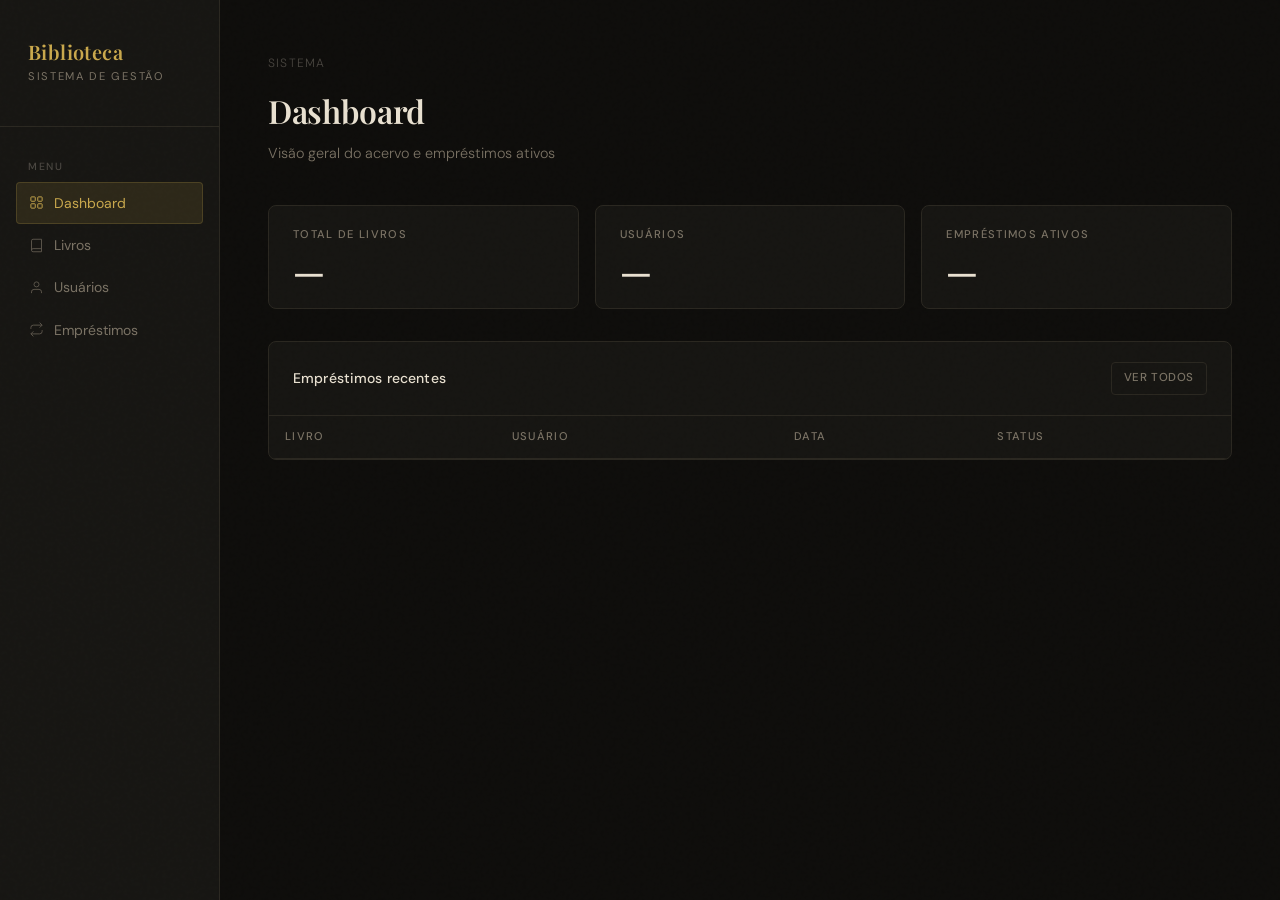
==== index.html @ 4e4b6eb3 "add frontend" ====
<!DOCTYPE html>
<html lang="pt-BR">
<head>
  <meta charset="UTF-8">
  <meta name="viewport" content="width=device-width, initial-scale=1.0">
  <title>Biblioteca — Dashboard</title>
  <link rel="stylesheet" href="css/style.css">
</head>
<body>

<nav class="sidebar">
  <div class="sidebar-logo">
    <h1>Biblioteca</h1>
    <span>Sistema de Gestão</span>
  </div>
  <div class="nav-section">
    <p class="nav-label">Menu</p>
    <a href="index.html" class="nav-link active">
      <svg width="15" height="15" fill="none" stroke="currentColor" stroke-width="1.5" viewBox="0 0 24 24"><rect x="3" y="3" width="7" height="7" rx="1"/><rect x="14" y="3" width="7" height="7" rx="1"/><rect x="3" y="14" width="7" height="7" rx="1"/><rect x="14" y="14" width="7" height="7" rx="1"/></svg>
      <span>Dashboard</span>
    </a>
    <a href="livros.html" class="nav-link">
      <svg width="15" height="15" fill="none" stroke="currentColor" stroke-width="1.5" viewBox="0 0 24 24"><path d="M4 19.5A2.5 2.5 0 0 1 6.5 17H20"/><path d="M6.5 2H20v20H6.5A2.5 2.5 0 0 1 4 19.5v-15A2.5 2.5 0 0 1 6.5 2z"/></svg>
      <span>Livros</span>
    </a>
    <a href="usuarios.html" class="nav-link">
      <svg width="15" height="15" fill="none" stroke="currentColor" stroke-width="1.5" viewBox="0 0 24 24"><path d="M20 21v-2a4 4 0 0 0-4-4H8a4 4 0 0 0-4 4v2"/><circle cx="12" cy="7" r="4"/></svg>
      <span>Usuários</span>
    </a>
    <a href="emprestimos.html" class="nav-link">
      <svg width="15" height="15" fill="none" stroke="currentColor" stroke-width="1.5" viewBox="0 0 24 24"><polyline points="17 1 21 5 17 9"/><path d="M3 11V9a4 4 0 0 1 4-4h14"/><polyline points="7 23 3 19 7 15"/><path d="M21 13v2a4 4 0 0 1-4 4H3"/></svg>
      <span>Empréstimos</span>
    </a>
  </div>
</nav>

<main class="main">
  <div class="page-header fade-in">
    <p class="breadcrumb">Sistema</p>
    <h2>Dashboard</h2>
    <p>Visão geral do acervo e empréstimos ativos</p>
  </div>
  <div class="content fade-in">
    <div class="stats-row" id="stats">
      <div class="stat-card"><p class="stat-label">Total de Livros</p><p class="stat-value" id="s-livros">—</p></div>
      <div class="stat-card"><p class="stat-label">Usuários</p><p class="stat-value" id="s-usuarios">—</p></div>
      <div class="stat-card"><p class="stat-label">Empréstimos Ativos</p><p class="stat-value" id="s-emp">—</p></div>
    </div>

    <div class="card">
      <div class="card-header">
        <h3>Empréstimos recentes</h3>
        <a href="emprestimos.html" class="btn btn-ghost btn-sm">Ver todos</a>
      </div>
      <div class="table-wrap">
        <table>
          <thead><tr><th>Livro</th><th>Usuário</th><th>Data</th><th>Status</th></tr></thead>
          <tbody id="emp-tbody"></tbody>
        </table>
      </div>
    </div>
  </div>
</main>

<div id="toast-container"></div>

<script type="module">
import { listarLivros, listarUsuarios, listarEmprestimos } from "./js/api.js";
import { fmtDate } from "./js/utils.js";

async function load() {
  const [livros, usuarios, emprestimos] = await Promise.all([listarLivros(), listarUsuarios(), listarEmprestimos()]);
  document.getElementById("s-livros").textContent = livros.length;
  document.getElementById("s-usuarios").textContent = usuarios.length;
  document.getElementById("s-emp").textContent = emprestimos.filter(e => e.ativo).length;

  const tbody = document.getElementById("emp-tbody");
  const recentes = [...emprestimos].slice(0, 8);
  if (!recentes.length) {
    tbody.innerHTML = `<tr><td colspan="4"><div class="empty-state"><div class="empty-icon">🔄</div><p>Nenhum empréstimo ainda</p></div></td></tr>`;
    return;
  }
  tbody.innerHTML = recentes.map(e => `
    <tr>
      <td><strong>${e.tituloLivro ?? "—"}</strong></td>
      <td>${e.nomeUsuario ?? "—"}</td>
      <td>${fmtDate(e.dataEmprestimo)}</td>
      <td><span class="badge ${e.ativo ? "badge-active" : "badge-available"}"><span class="badge-dot"></span>${e.ativo ? "Em andamento" : "Devolvido"}</span></td>
    </tr>
  `).join("");
}
load();
</script>
</body>
</html>
---- css/style.css ----
@import url('https://fonts.googleapis.com/css2?family=Playfair+Display:ital,wght@0,400;0,600;0,700;1,400&family=DM+Sans:wght@300;400;500&display=swap');

:root {
  --bg: #0e0d0b;
  --surface: #161512;
  --surface-2: #1e1c18;
  --border: #2a2720;
  --border-light: #332f28;
  --gold: #c9a84c;
  --gold-dim: #8a6f2e;
  --gold-glow: rgba(201, 168, 76, 0.12);
  --text: #e8e0d0;
  --text-muted: #7a7264;
  --text-dim: #4a4640;
  --green: #4a7c59;
  --green-bg: rgba(74, 124, 89, 0.12);
  --red: #8b3a3a;
  --red-bg: rgba(139, 58, 58, 0.12);
  --radius: 4px;
  --radius-lg: 8px;
  --transition: 200ms cubic-bezier(0.4, 0, 0.2, 1);
}

*, *::before, *::after { box-sizing: border-box; margin: 0; padding: 0; }

html { scroll-behavior: smooth; }

body {
  background: var(--bg);
  color: var(--text);
  font-family: 'DM Sans', sans-serif;
  font-weight: 300;
  min-height: 100vh;
  line-height: 1.6;
  -webkit-font-smoothing: antialiased;
}

/* ─── NOISE TEXTURE OVERLAY ─── */
body::before {
  content: '';
  position: fixed;
  inset: 0;
  background-image: url("data:image/svg+xml,%3Csvg viewBox='0 0 256 256' xmlns='http://www.w3.org/2000/svg'%3E%3Cfilter id='noise'%3E%3CfeTurbulence type='fractalNoise' baseFrequency='0.9' numOctaves='4' stitchTiles='stitch'/%3E%3C/filter%3E%3Crect width='100%25' height='100%25' filter='url(%23noise)' opacity='0.04'/%3E%3C/svg%3E");
  pointer-events: none;
  z-index: 999;
  opacity: 0.4;
}

/* ─── SIDEBAR NAV ─── */
.sidebar {
  position: fixed;
  left: 0; top: 0; bottom: 0;
  width: 220px;
  background: var(--surface);
  border-right: 1px solid var(--border);
  display: flex;
  flex-direction: column;
  padding: 40px 0;
  z-index: 100;
}

.sidebar-logo {
  padding: 0 28px 40px;
  border-bottom: 1px solid var(--border);
  margin-bottom: 32px;
}

.sidebar-logo h1 {
  font-family: 'Playfair Display', serif;
  font-size: 1.25rem;
  font-weight: 600;
  color: var(--gold);
  letter-spacing: 0.02em;
  line-height: 1.2;
}

.sidebar-logo span {
  display: block;
  font-size: 0.7rem;
  color: var(--text-muted);
  text-transform: uppercase;
  letter-spacing: 0.15em;
  margin-top: 4px;
  font-weight: 400;
}

.nav-section {
  padding: 0 16px;
  margin-bottom: 8px;
}

.nav-label {
  font-size: 0.65rem;
  text-transform: uppercase;
  letter-spacing: 0.15em;
  color: var(--text-dim);
  padding: 0 12px;
  margin-bottom: 6px;
  font-weight: 500;
}

.nav-link {
  display: flex;
  align-items: center;
  gap: 10px;
  padding: 9px 12px;
  border-radius: var(--radius);
  color: var(--text-muted);
  text-decoration: none;
  font-size: 0.875rem;
  font-weight: 400;
  transition: all var(--transition);
  border: 1px solid transparent;
}

.nav-link:hover {
  color: var(--text);
  background: var(--surface-2);
}

.nav-link.active {
  color: var(--gold);
  background: var(--gold-glow);
  border-color: rgba(201, 168, 76, 0.2);
}

.nav-link svg { opacity: 0.7; flex-shrink: 0; }
.nav-link.active svg { opacity: 1; }

/* ─── MAIN LAYOUT ─── */
.main {
  margin-left: 220px;
  min-height: 100vh;
  display: flex;
  flex-direction: column;
}

/* ─── PAGE HEADER ─── */
.page-header {
  padding: 48px 48px 0;
  margin-bottom: 40px;
}

.page-header .breadcrumb {
  font-size: 0.75rem;
  color: var(--text-dim);
  text-transform: uppercase;
  letter-spacing: 0.1em;
  margin-bottom: 12px;
}

.page-header h2 {
  font-family: 'Playfair Display', serif;
  font-size: 2rem;
  font-weight: 600;
  color: var(--text);
  letter-spacing: -0.01em;
}

.page-header p {
  color: var(--text-muted);
  font-size: 0.9rem;
  margin-top: 6px;
}

/* ─── CONTENT AREA ─── */
.content {
  padding: 0 48px 48px;
  flex: 1;
}

/* ─── CARDS ─── */
.card {
  background: var(--surface);
  border: 1px solid var(--border);
  border-radius: var(--radius-lg);
  overflow: hidden;
  transition: border-color var(--transition);
}

.card:hover { border-color: var(--border-light); }

.card-header {
  padding: 20px 24px;
  border-bottom: 1px solid var(--border);
  display: flex;
  align-items: center;
  justify-content: space-between;
  gap: 16px;
}

.card-header h3 {
  font-size: 0.875rem;
  font-weight: 500;
  color: var(--text);
  letter-spacing: 0.01em;
}

.card-body { padding: 24px; }

/* ─── STATS ROW ─── */
.stats-row {
  display: grid;
  grid-template-columns: repeat(3, 1fr);
  gap: 16px;
  margin-bottom: 32px;
}

.stat-card {
  background: var(--surface);
  border: 1px solid var(--border);
  border-radius: var(--radius-lg);
  padding: 20px 24px;
  position: relative;
  overflow: hidden;
  transition: border-color var(--transition), transform var(--transition);
}

.stat-card::after {
  content: '';
  position: absolute;
  bottom: 0; left: 0; right: 0;
  height: 2px;
  background: linear-gradient(90deg, var(--gold), transparent);
  opacity: 0;
  transition: opacity var(--transition);
}

.stat-card:hover { border-color: var(--border-light); transform: translateY(-1px); }
.stat-card:hover::after { opacity: 1; }

.stat-label {
  font-size: 0.7rem;
  text-transform: uppercase;
  letter-spacing: 0.12em;
  color: var(--text-muted);
  margin-bottom: 8px;
  font-weight: 500;
}

.stat-value {
  font-family: 'Playfair Display', serif;
  font-size: 2.25rem;
  font-weight: 600;
  color: var(--text);
  line-height: 1;
  transition: color var(--transition);
}

.stat-card:hover .stat-value { color: var(--gold); }

/* ─── TABLE ─── */
.table-wrap { overflow-x: auto; }

table {
  width: 100%;
  border-collapse: collapse;
  font-size: 0.875rem;
}

thead th {
  padding: 12px 16px;
  text-align: left;
  font-size: 0.7rem;
  text-transform: uppercase;
  letter-spacing: 0.12em;
  color: var(--text-muted);
  font-weight: 500;
  border-bottom: 1px solid var(--border);
}

tbody tr {
  border-bottom: 1px solid var(--border);
  transition: background var(--transition);
  animation: fadeInRow 0.3s ease both;
}

tbody tr:last-child { border-bottom: none; }
tbody tr:hover { background: var(--surface-2); }

td {
  padding: 14px 16px;
  color: var(--text);
  vertical-align: middle;
}

td .subtitle {
  font-size: 0.75rem;
  color: var(--text-muted);
  margin-top: 2px;
}

/* ─── BADGE ─── */
.badge {
  display: inline-flex;
  align-items: center;
  gap: 5px;
  padding: 3px 10px;
  border-radius: 100px;
  font-size: 0.7rem;
  font-weight: 500;
  letter-spacing: 0.05em;
  text-transform: uppercase;
}

.badge-available {
  background: var(--green-bg);
  color: #6aab7e;
  border: 1px solid rgba(74, 124, 89, 0.3);
}

.badge-borrowed {
  background: var(--red-bg);
  color: #b06060;
  border: 1px solid rgba(139, 58, 58, 0.3);
}

.badge-active {
  background: rgba(201, 168, 76, 0.1);
  color: var(--gold);
  border: 1px solid rgba(201, 168, 76, 0.25);
}

.badge-dot {
  width: 5px; height: 5px;
  border-radius: 50%;
  background: currentColor;
}

/* ─── FORMS ─── */
.form-grid {
  display: grid;
  gap: 16px;
}

.form-grid-2 { grid-template-columns: 1fr 1fr; }

.field { display: flex; flex-direction: column; gap: 6px; }

label {
  font-size: 0.75rem;
  text-transform: uppercase;
  letter-spacing: 0.1em;
  color: var(--text-muted);
  font-weight: 500;
}

input, select {
  background: var(--bg);
  border: 1px solid var(--border);
  border-radius: var(--radius);
  color: var(--text);
  font-family: 'DM Sans', sans-serif;
  font-size: 0.875rem;
  font-weight: 300;
  padding: 10px 14px;
  outline: none;
  transition: border-color var(--transition), box-shadow var(--transition);
  width: 100%;
}

input::placeholder { color: var(--text-dim); }

input:focus, select:focus {
  border-color: var(--gold-dim);
  box-shadow: 0 0 0 3px var(--gold-glow);
}

select option { background: var(--surface); }

/* ─── BUTTONS ─── */
.btn {
  display: inline-flex;
  align-items: center;
  gap: 8px;
  padding: 9px 18px;
  border-radius: var(--radius);
  font-family: 'DM Sans', sans-serif;
  font-size: 0.8rem;
  font-weight: 500;
  letter-spacing: 0.05em;
  text-transform: uppercase;
  cursor: pointer;
  border: 1px solid transparent;
  transition: all var(--transition);
  text-decoration: none;
}

.btn-primary {
  background: var(--gold);
  color: #0e0d0b;
  border-color: var(--gold);
}

.btn-primary:hover {
  background: #d4b35e;
  box-shadow: 0 4px 16px rgba(201, 168, 76, 0.3);
  transform: translateY(-1px);
}

.btn-primary:active { transform: translateY(0); }

.btn-ghost {
  background: transparent;
  color: var(--text-muted);
  border-color: var(--border);
}

.btn-ghost:hover {
  color: var(--text);
  background: var(--surface-2);
  border-color: var(--border-light);
}

.btn-danger {
  background: transparent;
  color: #b06060;
  border-color: rgba(139, 58, 58, 0.3);
}

.btn-danger:hover {
  background: var(--red-bg);
  border-color: rgba(139, 58, 58, 0.5);
}

.btn-sm { padding: 6px 12px; font-size: 0.72rem; }

/* ─── TOAST ─── */
#toast-container {
  position: fixed;
  top: 24px;
  right: 24px;
  z-index: 9999;
  display: flex;
  flex-direction: column;
  gap: 8px;
  pointer-events: none;
}

.toast {
  background: var(--surface-2);
  border: 1px solid var(--border-light);
  border-radius: var(--radius-lg);
  padding: 12px 16px;
  font-size: 0.85rem;
  color: var(--text);
  display: flex;
  align-items: center;
  gap: 10px;
  min-width: 280px;
  box-shadow: 0 8px 32px rgba(0,0,0,0.4);
  animation: slideIn 0.25s cubic-bezier(0.4, 0, 0.2, 1) both;
  pointer-events: all;
}

.toast-success { border-left: 3px solid #4a7c59; }
.toast-error { border-left: 3px solid #8b3a3a; }
.toast-icon { font-size: 1rem; }

/* ─── EMPTY STATE ─── */
.empty-state {
  text-align: center;
  padding: 60px 24px;
  color: var(--text-muted);
}

.empty-icon {
  font-size: 2.5rem;
  margin-bottom: 16px;
  opacity: 0.4;
}

.empty-state p { font-size: 0.875rem; }

/* ─── LOADING SKELETON ─── */
.skeleton {
  background: linear-gradient(90deg, var(--surface-2) 25%, var(--border) 50%, var(--surface-2) 75%);
  background-size: 200% 100%;
  animation: shimmer 1.5s infinite;
  border-radius: var(--radius);
  height: 16px;
}

/* ─── DIVIDER ─── */
.divider {
  height: 1px;
  background: var(--border);
  margin: 24px 0;
}

/* ─── PAGE LAYOUT HELPER ─── */
.two-col { display: grid; grid-template-columns: 1fr 380px; gap: 24px; align-items: start; }
.full-col { display: grid; gap: 24px; }

/* ─── ANIMATIONS ─── */
@keyframes fadeInRow {
  from { opacity: 0; transform: translateY(4px); }
  to { opacity: 1; transform: translateY(0); }
}

@keyframes slideIn {
  from { opacity: 0; transform: translateX(16px); }
  to { opacity: 1; transform: translateX(0); }
}

@keyframes shimmer {
  to { background-position: -200% 0; }
}

@keyframes fadeIn {
  from { opacity: 0; transform: translateY(8px); }
  to { opacity: 1; transform: translateY(0); }
}

.fade-in { animation: fadeIn 0.4s ease both; }

/* ─── RESPONSIVE ─── */
@media (max-width: 900px) {
  .sidebar { width: 60px; padding: 20px 0; }
  .sidebar-logo, .nav-label { display: none; }
  .nav-link span { display: none; }
  .nav-link { justify-content: center; padding: 10px; }
  .main { margin-left: 60px; }
  .page-header, .content { padding-left: 24px; padding-right: 24px; }
  .two-col { grid-template-columns: 1fr; }
  .form-grid-2 { grid-template-columns: 1fr; }
  .stats-row { grid-template-columns: 1fr; }
}
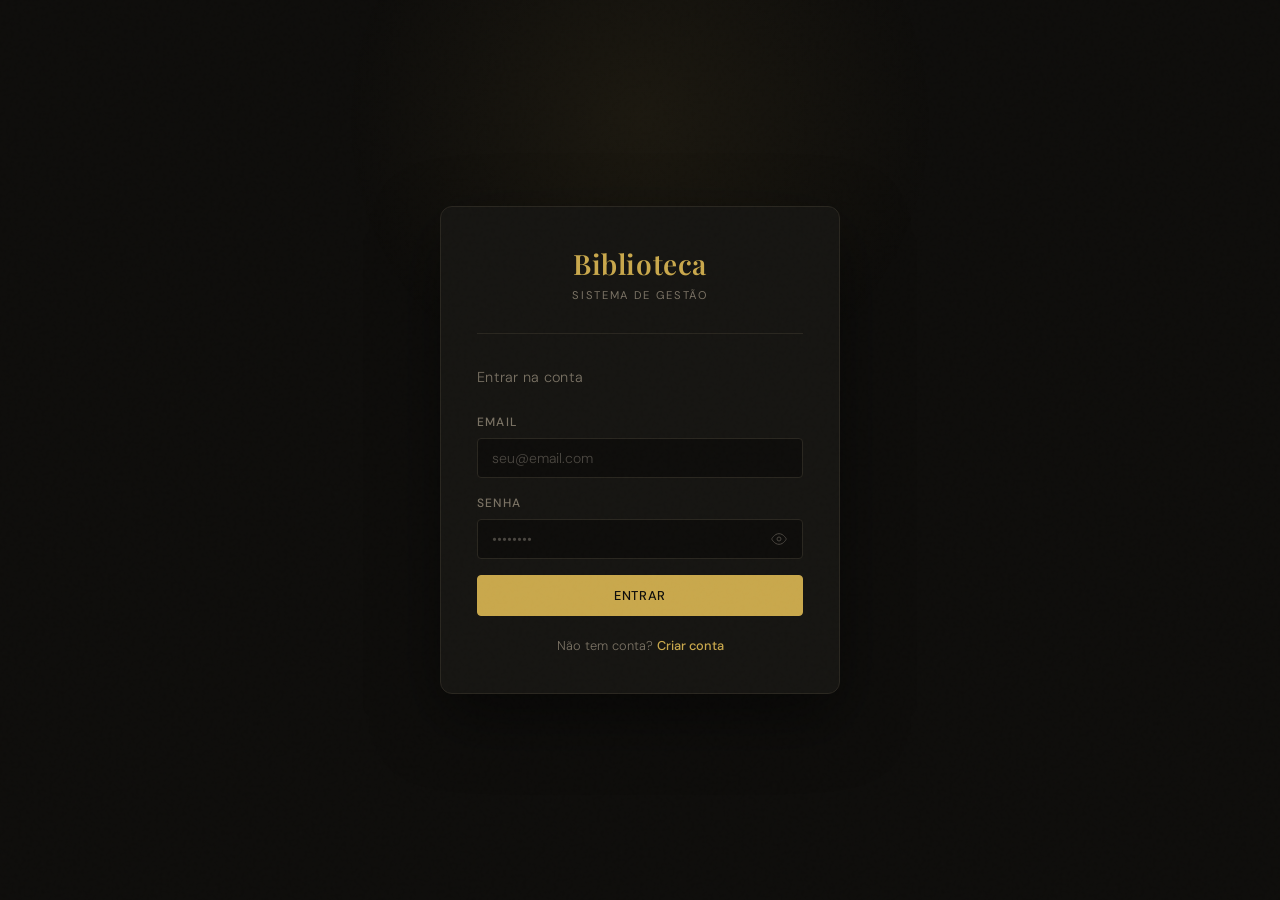
==== commit 987230b6: "feat: add login screen with API authentication integration" ====
--- a/index.html
+++ b/index.html
@@ -66,10 +66,14 @@
 
 <script type="module">
 import { listarLivros, listarUsuarios, listarEmprestimos } from "./js/api.js";
-import { fmtDate } from "./js/utils.js";
+import { fmtDate, initPage } from "./js/utils.js";
+
+initPage(); // guard + nav ativa + botão logout
 
 async function load() {
-  const [livros, usuarios, emprestimos] = await Promise.all([listarLivros(), listarUsuarios(), listarEmprestimos()]);
+  const [livros, usuarios, emprestimos] = await Promise.all([
+    listarLivros(), listarUsuarios(), listarEmprestimos()
+  ]);
   document.getElementById("s-livros").textContent = livros.length;
   document.getElementById("s-usuarios").textContent = usuarios.length;
   document.getElementById("s-emp").textContent = emprestimos.filter(e => e.ativo).length;
--- a/css/style.css
+++ b/css/style.css
@@ -127,6 +127,34 @@
 .nav-link svg { opacity: 0.7; flex-shrink: 0; }
 .nav-link.active svg { opacity: 1; }
 
+/* ─── SIDEBAR LOGOUT BUTTON ─── */
+.sidebar-logout {
+  display: flex;
+  align-items: center;
+  gap: 10px;
+  margin: auto 16px 0;
+  padding: 9px 12px;
+  border-radius: var(--radius);
+  color: var(--text-muted);
+  font-family: 'DM Sans', sans-serif;
+  font-size: 0.875rem;
+  font-weight: 400;
+  background: transparent;
+  border: 1px solid transparent;
+  cursor: pointer;
+  transition: all var(--transition);
+  width: calc(100% - 32px);
+}
+
+.sidebar-logout:hover {
+  color: #b06060;
+  background: var(--red-bg);
+  border-color: rgba(139, 58, 58, 0.2);
+}
+
+.sidebar-logout svg { opacity: 0.7; flex-shrink: 0; }
+.sidebar-logout:hover svg { opacity: 1; }
+
 /* ─── MAIN LAYOUT ─── */
 .main {
   margin-left: 220px;
@@ -400,6 +428,13 @@
 
 .btn-primary:active { transform: translateY(0); }
 
+.btn-primary:disabled {
+  opacity: 0.6;
+  cursor: not-allowed;
+  transform: none;
+  box-shadow: none;
+}
+
 .btn-ghost {
   background: transparent;
   color: var(--text-muted);
@@ -424,6 +459,8 @@
 }
 
 .btn-sm { padding: 6px 12px; font-size: 0.72rem; }
+
+.btn-full { width: 100%; justify-content: center; padding: 11px 18px; }
 
 /* ─── TOAST ─── */
 #toast-container {
@@ -512,6 +549,10 @@
   to { opacity: 1; transform: translateY(0); }
 }
 
+@keyframes spin {
+  to { transform: rotate(360deg); }
+}
+
 .fade-in { animation: fadeIn 0.4s ease both; }
 
 /* ─── RESPONSIVE ─── */
@@ -520,9 +561,161 @@
   .sidebar-logo, .nav-label { display: none; }
   .nav-link span { display: none; }
   .nav-link { justify-content: center; padding: 10px; }
+  .sidebar-logout span { display: none; }
+  .sidebar-logout { justify-content: center; padding: 10px; margin: auto 8px 0; width: calc(100% - 16px); }
   .main { margin-left: 60px; }
   .page-header, .content { padding-left: 24px; padding-right: 24px; }
   .two-col { grid-template-columns: 1fr; }
   .form-grid-2 { grid-template-columns: 1fr; }
   .stats-row { grid-template-columns: 1fr; }
+}
+
+/* ═══════════════════════════════════════════════════════
+   AUTH STYLES — login.html / tela de entrada
+   ═══════════════════════════════════════════════════════ */
+
+.auth-body {
+  display: flex;
+  align-items: center;
+  justify-content: center;
+  min-height: 100vh;
+  padding: 24px;
+}
+
+/* Glow de fundo decorativo */
+.auth-bg {
+  position: fixed;
+  inset: 0;
+  pointer-events: none;
+  z-index: 0;
+}
+
+.auth-bg-glow {
+  position: absolute;
+  top: -20%;
+  left: 50%;
+  transform: translateX(-50%);
+  width: 600px;
+  height: 600px;
+  background: radial-gradient(ellipse at center, rgba(201, 168, 76, 0.07) 0%, transparent 70%);
+  border-radius: 50%;
+}
+
+.auth-container {
+  position: relative;
+  z-index: 1;
+  width: 100%;
+  max-width: 400px;
+}
+
+.auth-card {
+  background: var(--surface);
+  border: 1px solid var(--border);
+  border-radius: 12px;
+  padding: 40px 36px 36px;
+  box-shadow: 0 24px 64px rgba(0, 0, 0, 0.5);
+}
+
+.auth-header {
+  text-align: center;
+  margin-bottom: 32px;
+  padding-bottom: 28px;
+  border-bottom: 1px solid var(--border);
+}
+
+.auth-logo {
+  font-family: 'Playfair Display', serif;
+  font-size: 1.75rem;
+  font-weight: 600;
+  color: var(--gold);
+  letter-spacing: 0.02em;
+  line-height: 1.2;
+}
+
+.auth-logo-sub {
+  display: block;
+  font-size: 0.7rem;
+  color: var(--text-muted);
+  text-transform: uppercase;
+  letter-spacing: 0.15em;
+  margin-top: 6px;
+  font-weight: 400;
+}
+
+.auth-title {
+  font-size: 0.9rem;
+  color: var(--text-muted);
+  margin-bottom: 24px;
+  letter-spacing: 0.02em;
+}
+
+/* Campo senha com botão olho */
+.input-password-wrap {
+  position: relative;
+}
+
+.input-password-wrap input {
+  padding-right: 42px;
+}
+
+.btn-toggle-password {
+  position: absolute;
+  right: 12px;
+  top: 50%;
+  transform: translateY(-50%);
+  background: none;
+  border: none;
+  cursor: pointer;
+  color: var(--text-dim);
+  padding: 4px;
+  display: flex;
+  align-items: center;
+  transition: color var(--transition);
+}
+
+.btn-toggle-password:hover { color: var(--text-muted); }
+
+/* Alerta de erro inline */
+.auth-alert {
+  background: var(--red-bg);
+  border: 1px solid rgba(139, 58, 58, 0.35);
+  border-radius: var(--radius);
+  color: #c07070;
+  font-size: 0.8rem;
+  padding: 10px 14px;
+  margin-bottom: 16px;
+  line-height: 1.4;
+}
+
+/* Link de troca de painel */
+.auth-switch {
+  text-align: center;
+  font-size: 0.8rem;
+  color: var(--text-muted);
+  margin-top: 20px;
+}
+
+.auth-switch a {
+  color: var(--gold);
+  text-decoration: none;
+  font-weight: 500;
+  transition: color var(--transition);
+}
+
+.auth-switch a:hover { color: #d4b35e; }
+
+/* Spinner dentro do botão */
+.btn-spinner {
+  display: inline-flex;
+  align-items: center;
+}
+
+.btn-spinner svg {
+  animation: spin 0.7s linear infinite;
+}
+
+@media (max-width: 480px) {
+  .auth-card {
+    padding: 32px 24px 28px;
+  }
 }
